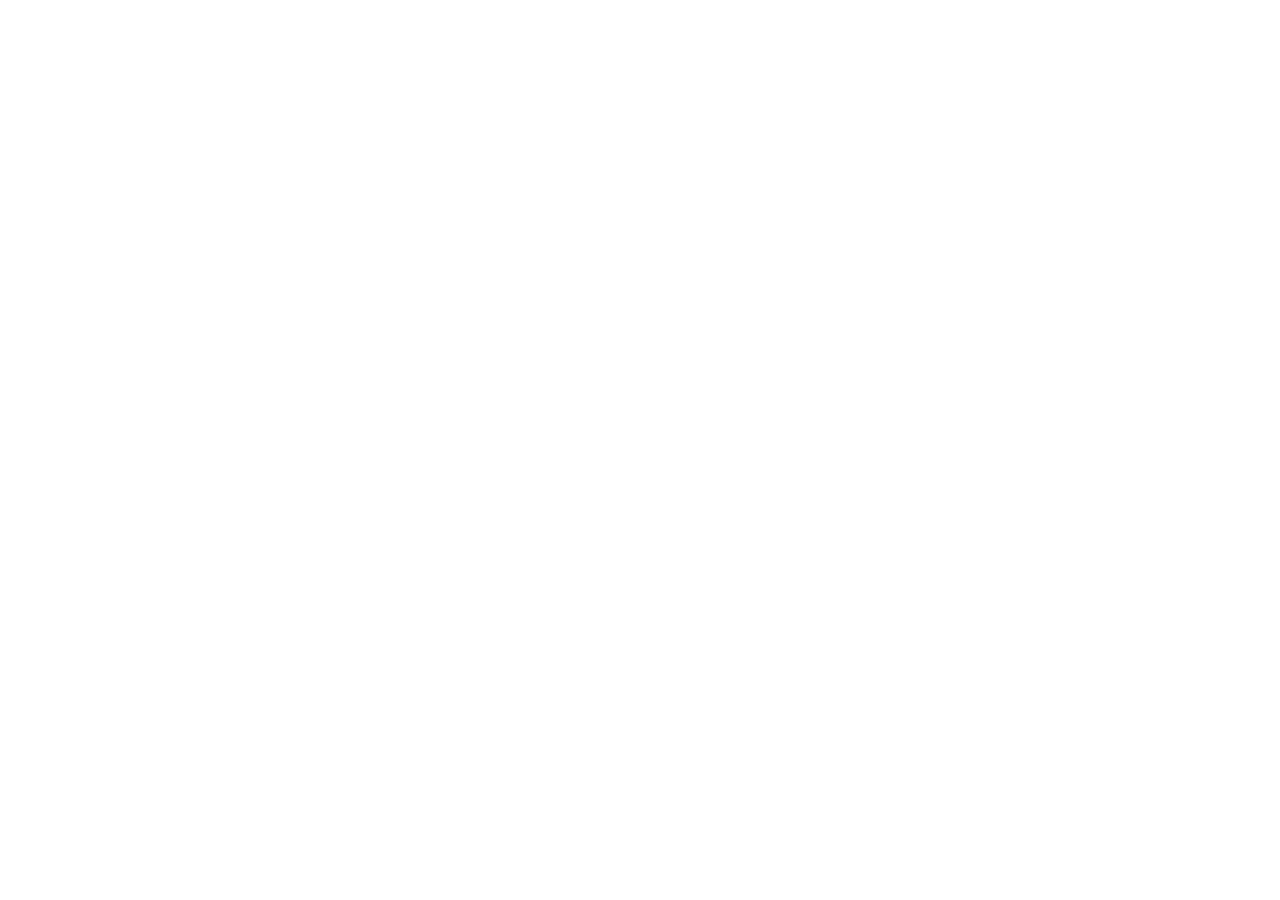
==== experiment/simulation/index.html @ a5a8b13c "Initial commit" ====
<!DOCTYPE html>
<html>
<head>
	<!-- Add CSS at the head of HTML file -->
    <link rel="stylesheet" href="./css/main.css">
</head>
<body>
		<!-- Your code goes here-->

	<!-- Add JS at the bottom of HTML file --> 
        <script src="./js/main.js"></script>
</body>
</html>
---- experiment/simulation/css/main.css ----
/* You CSS goes in here */
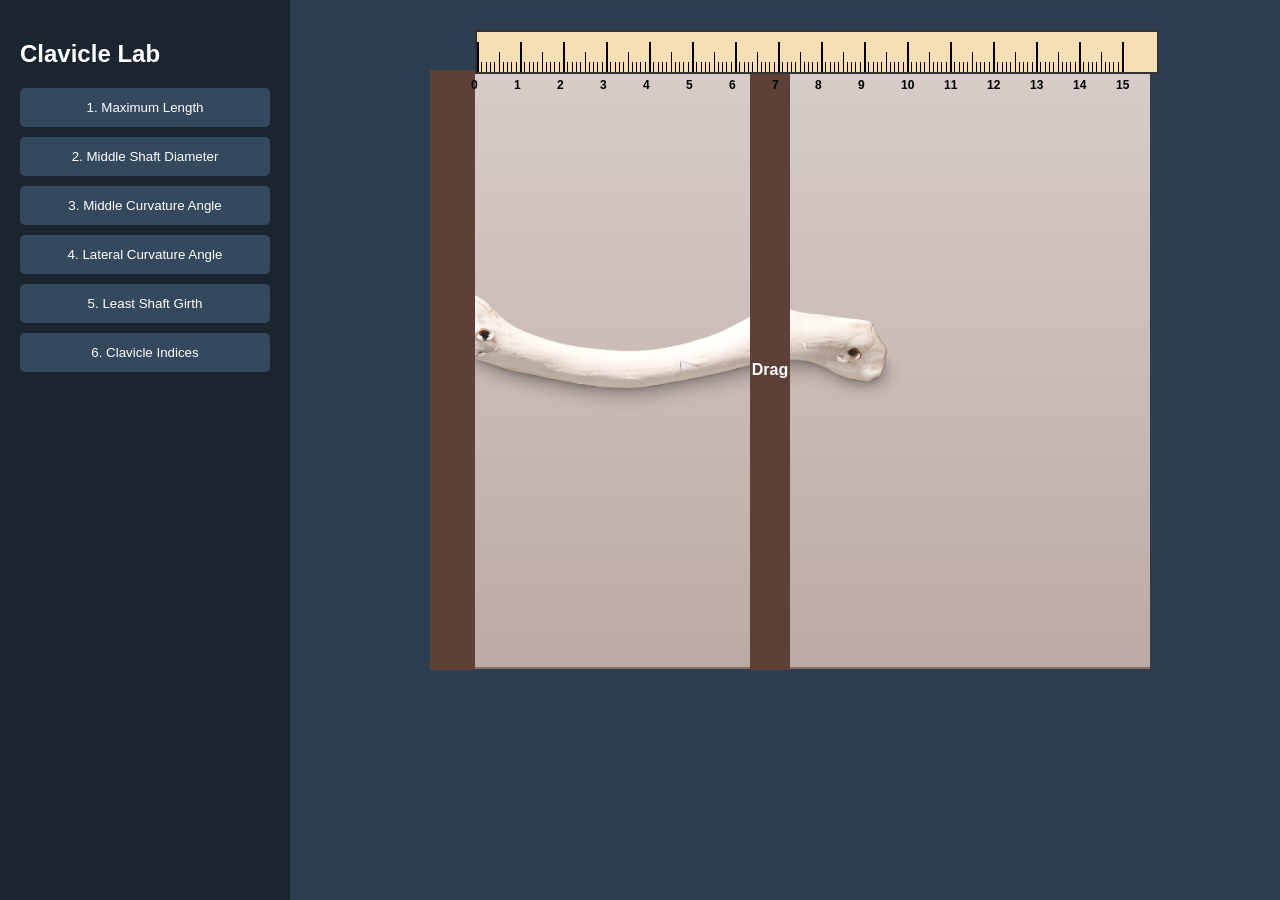
==== commit 21e0d299: "Add Clavicle lab" ====
--- a/experiment/simulation/index.html
+++ b/experiment/simulation/index.html
@@ -1,13 +1,257 @@
 <!DOCTYPE html>
-<html>
+<html lang="en">
 <head>
-	<!-- Add CSS at the head of HTML file -->
-    <link rel="stylesheet" href="./css/main.css">
+    <meta charset="UTF-8">
+    <title>Osteometry of Clavicle Simulation</title>
+    <meta name="viewport" content="width=device-width, initial-scale=1.0">
+    <link rel="stylesheet" href="css/clavicle.css">
 </head>
 <body>
-		<!-- Your code goes here-->
-
-	<!-- Add JS at the bottom of HTML file --> 
-        <script src="./js/main.js"></script>
+
+<div id="sidebar">
+    <h2>Clavicle Lab</h2>
+
+    <button class="nav-btn active" onclick="setMode('length', event)">
+        1. Maximum Length
+    </button>
+
+    <button class="nav-btn" onclick="setMode('mid_dia', event)">
+        2. Middle Shaft Diameter
+    </button>
+
+    <button class="nav-btn" onclick="setMode('mid_curve', event)">
+        3. Middle Curvature Angle
+    </button>
+
+    <button class="nav-btn" onclick="setMode('lat_curve', event)">
+        4. Lateral Curvature Angle
+    </button>
+
+    <button class="nav-btn" onclick="setMode('girth', event)">
+        5. Least Shaft Girth
+    </button>
+
+    <button class="nav-btn" onclick="setMode('indices', event)">
+        6. Clavicle Indices
+    </button>
+</div>
+
+
+<div id="workspace">
+
+    <img id="bone" src="images/clavicle.png"
+         onerror="this.src='https://upload.wikimedia.org/wikipedia/commons/thumb/1/19/Clavicle_-_anterior_view.png/300px-Clavicle_-_anterior_view.png'">
+
+    <!-- Osteometric Board -->
+    <div id="tool-board">
+
+    <!-- Measurement Scale -->
+    <div id="scale"></div>
+
+    <!-- Wooden Surface -->
+    <div id="board-surface"></div>
+
+    <!-- Fixed Wall -->
+    <div id="fixed-wall" class="board-wall"></div>
+
+    <!-- Movable Wall -->
+    <div id="movable-wall" class="board-wall">
+        Drag
+    </div>
+</div>
+   <!-- REALISTIC SLIDING CALIPER -->
+    <div id="tool-caliper">
+
+        <!-- Main scale -->
+        <div id="caliper-body">
+
+            <!-- fixed jaw -->
+            <div class="jaw fixed-jaw">
+                <div class="jaw-top"></div>
+                <div class="jaw-bottom"></div>
+            </div>
+
+            <!-- ruler -->
+            <div id="caliper-ruler">
+
+                <div class="caliper-scale"></div>
+
+            </div>
+            <!-- movable slider -->
+            <div class="slider" id="caliper-slider">
+
+                <div class="jaw movable-jaw">
+                    <div class="jaw-top"></div>
+                    <div class="jaw-bottom"></div>
+                </div>
+
+                <div class="slider-body"></div>
+
+            </div>
+
+        </div>
+
+    </div>
+
+    <!-- REALISTIC GONIOMETER -->
+ <div id="tool-goniometer">
+
+    <div id="goniometer">
+
+        <div id="gonio-protractor">
+
+            <div id="gonio-scale"></div>
+
+        </div>
+
+        <div class="gonio-center" id="gonio-center"></div>
+
+        <div class="gonio-arm fixed-arm" id="gonio-arm-1"></div>
+
+        <div class="gonio-arm movable-arm" id="gonio-arm-2"></div>
+
+    </div>
+
+</div>
+
+    <!-- REALISTIC MEASURING TAPE (Least Shaft Girth) -->
+    <div id="tool-tape">
+
+        <!-- fixed "wrap point" pin held against the narrowest part of the shaft -->
+        <div id="tape-anchor"></div>
+
+        <!-- tape band that stretches out from the anchor -->
+        <div id="tape-band"></div>
+
+        <!-- draggable metal end-tab you pull to size the loop -->
+        <div id="tape-end">
+            <div class="tape-tab">&#8596;</div>
+        </div>
+
+    </div>
+
+<!-- clavicle indices section -->
+<!-- ================= CLAVICLE INDICES ================= -->
+<div id="tool-clavicle-indices">
+
+    <h2>Clavicle Indices Calculator</h2>
+
+    <!-- ===================================== -->
+    <!-- Caliber Index -->
+    <!-- ===================================== -->
+
+    <div class="index-block">
+
+        <h3>Caliber Index (Shaft Thickness vs Length)</h3>
+
+        <div class="formula-title">
+            Formula:
+            <span class="formula-text">
+                Middle Shaft Diameter × 100 / Maximum Clavicle Length
+            </span>
+        </div>
+
+        <div class="formula">
+
+            <div class="fraction">
+
+                <span class="top">
+
+                    <input type="number"
+                           id="caliber_num"
+                           placeholder="____"
+                           step="0.01">
+
+                    × 100
+
+                </span>
+
+                <span class="bottom">
+
+                    <input type="number"
+                           id="caliber_den"
+                           placeholder="____"
+                           step="0.01">
+
+                </span>
+
+            </div>
+
+            =
+
+            <input type="text"
+                   id="ans_caliber"
+                   readonly>
+
+        </div>
+
+    </div>
+
+    <!-- ===================================== -->
+    <!-- Robusticity Index -->
+    <!-- ===================================== -->
+
+    <div class="index-block">
+
+        <h3>Robusticity Index</h3>
+
+        <div class="formula-title">
+            Formula:
+            <span class="formula-text">
+                Least Shaft Girth × 100 / Maximum Clavicle Length
+            </span>
+        </div>
+
+        <div class="formula">
+
+            <div class="fraction">
+
+                <span class="top">
+
+                    <input type="number"
+                           id="robust_num"
+                           placeholder="____"
+                           step="0.01">
+
+                    × 100
+
+                </span>
+
+                <span class="bottom">
+
+                    <input type="number"
+                           id="robust_den"
+                           placeholder="____"
+                           step="0.01">
+
+                </span>
+
+            </div>
+
+            =
+
+            <input type="text"
+                   id="ans_robust"
+                   readonly>
+
+        </div>
+
+    </div>
+   
+    <div id="IndexFeedback" style="margin-top:20px;"></div>
+
+</div>
+
+<div id="controls">
+    <div id="instruction"></div>
+    <div class="display-box">
+        <span id="readout">0</span> <span id="unit">mm</span>
+    </div>
+    <!-- <button class="btn-check" onclick="checkMeasurement()">Check Result</button> -->
+    <div id="feedback"></div>
+</div>
+
+<script src="js/clavicle.js"></script>
+
 </body>
-</html>
+</html>
--- a/experiment/simulation/css/clavicle.css
+++ b/experiment/simulation/css/clavicle.css
@@ -0,0 +1,906 @@
+body {
+    margin: 0;
+    font-family: Arial, sans-serif;
+    display: flex;
+    height: 100vh;
+    background: #cac2c2;
+}
+
+/* Sidebar */
+#sidebar {
+    width: 250px;
+    background: #1a252f;
+    color: white;
+    padding: 20px;
+}
+
+.nav-btn {
+    width: 100%;
+    padding: 12px;
+    margin-bottom: 10px;
+    background: #34495e;
+    border: none;
+    color: white;
+    cursor: pointer;
+    border-radius: 5px;
+}
+
+.nav-btn.active,
+.nav-btn:hover {
+    background: #16a085;
+}
+
+/* Workspace */
+#workspace {
+    flex: 1;
+    position: relative;
+    background: #2c3e50;
+}
+
+/* Bone Image */
+#bone {
+
+    position: absolute;
+
+    width: 650px;
+
+    height: auto;
+
+    left: 120px;
+    top: 200px;
+
+    z-index: 1;
+
+    pointer-events: auto;
+
+    cursor: grab;
+
+    user-select: none;
+
+    transition: none;
+}
+
+/* =========================
+   OSTEOMETRIC BOARD
+========================= */
+
+#tool-board {
+    position: absolute;
+    width: 1100px;
+    height: 700px;
+    left: 40px;
+    top: 20px;
+}
+
+/* vertical walls */
+.board-wall {
+
+    position: absolute;
+
+    top: 50px;
+
+    height: 600px;
+
+    background: #5d4037;
+
+    z-index: 3;
+}
+
+/* fixed wall */
+#fixed-wall {
+
+    width: 45px;
+
+    left: 100px;
+}
+
+/* movable wall */
+#movable-wall {
+
+    width: 40px;
+
+    left: 600px;
+
+    cursor: col-resize;
+
+    color: white;
+
+    display: flex;
+
+    align-items: center;
+
+    justify-content: center;
+
+    font-weight: bold;
+}
+
+/* wooden surface */
+#board-surface {
+
+    position: absolute;
+
+    top: 50px;
+
+    left: 120px;
+
+    width: 700px;
+
+    height: 595px;
+
+    background:
+        linear-gradient(
+            to bottom,
+            #d7ccc8,
+            #bcaaa4
+        );
+
+    border-top: 2px solid #8d6e63;
+
+    border-bottom: 2px solid #8d6e63;
+
+    z-index: 0;
+}
+/* ==============================
+   Tools Hidden By Default
+============================== */
+#tool-caliper,
+#tool-tape,
+#tool-goniometer {
+    display: none;
+}
+/* =========================
+   REALISTIC CALIPER
+========================= */
+
+#tool-caliper {
+    position: absolute;
+    width: 900px;
+    height: 220px;
+    left: 120px;
+    top: 180px;
+    
+}
+
+/* Main body */
+#caliper-body {
+    position: relative;
+    width: 700px;
+    height: 120px;
+}
+
+/* Metal ruler */
+#caliper-ruler {
+    position: absolute;
+    top: 58px;
+    left: 60px;
+    width: 560px;
+    height: 8px;
+    background: linear-gradient(
+        to bottom,
+        #dcdcdc,
+        #9e9e9e
+    );
+    border: 1px solid #555;
+}
+
+/* Fixed jaw */
+.fixed-jaw {
+    position: absolute;
+    left: 40px;
+    top: 10px;
+}
+
+/* Movable slider */
+.slider {
+    position: absolute;
+    left: 350px;
+    top: 0;
+    width: 80px;
+    height: 120px;
+    cursor: ew-resize;
+}
+
+/* Slider body */
+.slider-body {
+    position: absolute;
+    top: 20px;
+    left: 20px;
+    width: 35px;
+    height: 80px;
+    background: linear-gradient(
+        to bottom,
+        #cfcfcf,
+        #8c8c8c
+    );
+
+    border: 2px solid #555;
+    border-radius: 6px;
+}
+
+/* Jaws */
+.jaw {
+    position: absolute;
+    width: 40px;
+    height: 100px;
+}
+
+/* upper jaw */
+.jaw-top {
+    position: absolute;
+    width: 12px;
+    height: 45px;
+    background: #c0c0c0;
+    border: 2px solid #555;
+    left: 0;
+    top: 0;
+}
+
+/* lower jaw */
+.jaw-bottom {
+    position: absolute;
+    width: 12px;
+    height: 55px;
+    background: #c0c0c0;
+    border: 2px solid #555;
+    left: 0;
+    bottom: 0;
+}
+
+/* movable jaw position */
+.movable-jaw {
+    position: absolute;
+    left: 0;
+    top: 10px;
+}
+
+/* ruler markings */
+#caliper-ruler::before {
+    content: "";
+    position: absolute;
+    inset: 0;
+
+    background-image:
+        repeating-linear-gradient(
+            to right,
+
+            /* empty */
+            transparent 0px,
+            transparent 9px,
+
+            /* tick */
+            black 9px,
+            black 10px
+        );
+}
+/* =========================
+   CALIPER SCALE MARKINGS
+========================= */
+
+.caliper-scale {
+    position: absolute;
+    width: 100%;
+    height: 100%;
+}
+
+/* ticks */
+.cal-tick {
+    position: absolute;
+    bottom: 0;
+    width: 1px;
+    background: black;
+}
+
+/* small tick */
+.cal-tick.small {
+    height: 10px;
+}
+
+/* medium tick */
+.cal-tick.medium {
+    height: 16px;
+}
+
+/* large tick */
+.cal-tick.large {
+    height: 24px;
+    width: 2px;
+}
+
+/* labels */
+.cal-label {
+    position: absolute;
+    top: -18px;
+    font-size: 11px;
+    color: black;
+    font-weight: bold;
+}
+
+/* =========================
+   REALISTIC MEASURING TAPE
+   (used for shaft girth)
+   -- same design as the Femur/Humerus labs, for consistency --
+========================= */
+
+#tool-tape {
+    position: absolute;
+    left: 0;
+    top: 0;
+    width: 100%;
+    height: 100%;
+    z-index: 20;
+    pointer-events: none; /* only the child elements themselves are interactive */
+}
+
+#tool-tape > * {
+    pointer-events: auto;
+}
+
+/* the fixed "wrap point" pin on the shaft */
+#tape-anchor {
+    position: absolute;
+    width: 14px;
+    height: 14px;
+    margin-left: -7px;
+    margin-top: -7px;
+    background: radial-gradient(circle at 35% 35%, #666, #111);
+    border: 2px solid #000;
+    border-radius: 50%;
+    z-index: 22;
+    box-shadow: 0 2px 4px rgba(0,0,0,0.4);
+}
+
+/* the tape band that stretches out from the anchor */
+#tape-band {
+    position: absolute;
+    height: 26px;
+    width: 0px;
+    background: linear-gradient(to bottom, #ffe680 0%, #f5c518 50%, #e0ac00 100%);
+    border-top: 1px solid #b38f00;
+    border-bottom: 1px solid #b38f00;
+    box-shadow: 0 3px 6px rgba(0,0,0,0.35);
+    z-index: 21;
+    overflow: hidden;
+}
+
+/* tick marks printed on the tape, like a real cloth tape */
+#tape-band::before {
+    content: "";
+    position: absolute;
+    inset: 0;
+    background-image: repeating-linear-gradient(
+        to right,
+        transparent 0px,
+        transparent 15px,
+        #333 15px,
+        #333 16px
+    );
+}
+
+#tape-band::after {
+    content: "cm";
+    position: absolute;
+    left: 4px;
+    top: 3px;
+    font-size: 9px;
+    font-weight: bold;
+    color: #4a3900;
+}
+
+/* the draggable metal end-tab you pull to size the loop */
+#tape-end {
+    position: absolute;
+    width: 22px;
+    height: 34px;
+    margin-top: -4px;
+    cursor: ew-resize;
+    z-index: 23;
+}
+
+.tape-tab {
+    width: 22px;
+    height: 34px;
+    background: linear-gradient(to bottom, #eaeaea, #999);
+    border: 2px solid #555;
+    border-radius: 4px;
+    display: flex;
+    align-items: center;
+    justify-content: center;
+    font-size: 12px;
+    font-weight: bold;
+    color: #333;
+    box-shadow: 0 2px 4px rgba(0,0,0,0.35);
+}
+
+/* =========================
+   REALISTIC GONIOMETER
+========================= */
+
+#tool-goniometer {
+    position: absolute;
+    width: 500px;
+    height: 500px;
+    display: none;
+    z-index: 30;
+}
+
+#goniometer {
+    position: absolute;
+
+    width: 180px;
+    height: 180px;
+
+    left: 320px;
+    top: 180px;
+
+    cursor: move;
+}
+
+/* semicircle body */
+#gonio-protractor {
+
+    position: absolute;
+
+    width: 180px;
+    height: 180px;
+
+    border-radius: 50%;
+
+    border: 3px solid rgba(80,80,80,0.8);
+
+    background:
+        radial-gradient(
+            circle,
+            rgba(255,255,255,0.18),
+            rgba(255,255,255,0.05)
+        );
+
+    backdrop-filter: blur(1px);
+
+    box-shadow:
+        inset 0 0 15px rgba(255,255,255,0.25),
+        0 4px 10px rgba(0,0,0,0.25);
+
+    overflow: hidden;
+}
+/* scale container */
+#gonio-scale {
+    position: absolute;
+    width: 100%;
+    height: 100%;
+}
+
+/* center pivot */
+.gonio-center {
+
+    position: absolute;
+
+    width: 18px;
+    height: 18px;
+
+    background: #111;
+
+    border-radius: 50%;
+
+    left: 80px;
+    top: 80px;
+
+    z-index: 50;
+}
+
+/* arms */
+.gonio-arm {
+
+    position: absolute;
+
+    width: 140px;
+    height: 6px;
+
+    left: 90px;
+    top: 87px;
+
+    border-radius: 4px;
+
+    background:
+        linear-gradient(
+            to bottom,
+            #d9d9d9,
+            #8c8c8c
+        );
+
+    border: 1px solid #555;
+
+    transform-origin: left center;
+
+    z-index: 40;
+}
+
+/* fixed arm */
+.fixed-arm {
+    transform: rotate(0deg);
+}
+
+/* movable arm */
+.movable-arm {
+    transform: rotate(45deg);
+    cursor: grab;
+}
+
+/* prevent selection */
+#gonio-scale div {
+    user-select: none;
+}
+/* =========================
+   GONIOMETER SCALE TICKS
+========================= */
+
+.gonio-tick {
+
+    position: absolute;
+
+    width: 2px;
+
+    background: rgba(0,0,0,0.75);
+
+    transform-origin: center bottom;
+
+    z-index: 5;
+}
+
+/* degree labels */
+
+.gonio-label {
+
+    position: absolute;
+
+    font-size: 10px;
+
+    color: #111;
+
+    font-weight: bold;
+
+    transform: translate(-50%, -50%);
+
+    z-index: 6;
+
+    pointer-events: none;
+}
+/* ==============================
+   Controls Panel
+============================== */
+#controls {
+    position: absolute;
+    bottom: 20px;
+    right: 20px;
+    background: white;
+    padding: 15px;
+    border-radius: 6px;
+    width: 300px;
+}
+
+.display-box {
+    font-size: 24px;
+    text-align: center;
+    margin: 10px 0;
+}
+
+.btn-check {
+    width: 100%;
+    padding: 10px;
+    background: green;
+    color: white;
+    border: none;
+    cursor: pointer;
+}
+
+/* ==============================
+   Clavicle Indices Popup
+============================== */
+#tool-clavicle-indices {
+    display: none;
+    position: absolute;
+    top: 50%;
+    left: 50%;
+    transform: translate(-50%, -50%);
+    background: white;
+    padding: 25px;
+    border-radius: 10px;
+    box-shadow: 0 0 20px rgba(0,0,0,0.2);
+    width: 400px;
+}
+/* =========================
+   SCALE
+========================= */
+
+#scale {
+
+    position: absolute;
+
+    top: 10px;
+
+    left: 145px;
+
+    width: 680px;
+
+    height: 40px;
+
+    background: #f5deb3;
+
+    border: 2px solid #333;
+
+    z-index: 5;
+}
+
+/* ticks */
+.tick {
+
+    position: absolute;
+
+    bottom: 0;
+
+    width: 1px;
+
+    background: black;
+}
+
+/* small tick */
+.tick.small {
+    height: 10px;
+}
+
+/* medium tick */
+.tick.medium {
+    height: 20px;
+}
+
+/* large tick */
+.tick.large {
+    height: 30px;
+    width: 2px;
+}
+
+/* labels */
+.tick-label {
+
+    position: absolute;
+
+    bottom: -20px;
+
+    font-size: 12px;
+
+    font-weight: bold;
+}
+/* =========================
+   LAYER INDEXING
+========================= */
+
+/* board surface */
+#board-surface {
+    z-index: 0;
+}
+
+/* bone image */
+#bone {
+    z-index: 1;
+}
+
+/* osteometric walls */
+.board-wall {
+    z-index: 3;
+}
+
+/* scale */
+#scale {
+    z-index: 5;
+}
+
+/* caliper tool */
+#tool-caliper {
+    z-index: 20;
+}
+
+/* caliper parts */
+#caliper-body,
+#caliper-slider,
+#caliper-ruler,
+.slider-body,
+.jaw {
+    z-index: 25;
+}
+
+/* goniometer */
+#tool-goniometer {
+    z-index: 3;
+}
+
+/* controls panel */
+#controls {
+    z-index: 3;
+}
+
+/* indices popup */
+#tool-clavicle-indices {
+    z-index: 3;
+}
+/* =========================
+   LAYER FIXES
+========================= */
+
+
+#bone {
+    z-index: 1;
+}
+
+#tool-caliper {
+    z-index: 20;
+}
+
+#caliper-body,
+#caliper-slider,
+#caliper-ruler,
+.slider-body,
+.jaw {
+    z-index: 25;
+}
+
+#tool-goniometer {
+    z-index: 20;
+}
+
+#tool-tape {
+    z-index: 25;
+}
+
+#controls {
+    z-index: 50;
+}
+
+#tool-indices {
+    z-index: 100;
+}
+/* =========================
+   FEMUR INDICES STYLING
+========================= */
+
+#tool-clavicle-indices {
+
+    display: none;
+
+    position: absolute;
+
+    top: 50%;
+    left: 50%;
+
+    transform: translate(-50%, -50%);
+
+    width: 700px;
+    max-height: 85vh;
+
+    overflow-y: auto;
+
+    background: #ffffff;
+
+    padding: 25px;
+
+    border-radius: 12px;
+
+    box-shadow: 0 0 25px rgba(0,0,0,0.25);
+
+    z-index: 100;
+}
+
+#tool-clavicle-indices h2 {
+
+    margin-top: 0;
+
+    text-align: center;
+
+    color: #2c3e50;
+}
+
+.index-block {
+
+    margin-bottom: 25px;
+
+    padding: 15px;
+
+    border-radius: 10px;
+
+    background: #f7f7f7;
+
+    border: 1px solid #ddd;
+}
+
+.index-block h3 {
+
+    margin-top: 0;
+
+    font-size: 18px;
+
+    color: #34495e;
+}
+.formula-title {
+
+    margin-bottom: 12px;
+
+    padding: 10px 14px;
+
+    background: #eef3f7;
+
+    border-left: 5px solid #16a085;
+
+    border-radius: 6px;
+
+    font-size: 15px;
+
+    font-weight: bold;
+
+    color: #2c3e50;
+}
+
+.formula-text {
+
+    font-weight: normal;
+
+    color: #34495e;
+}
+.formula {
+
+    font-size: 24px;
+
+    display: flex;
+
+    align-items: center;
+
+    gap: 15px;
+
+    flex-wrap: wrap;
+}
+
+.fraction {
+
+    display: inline-block;
+
+    text-align: center;
+
+    vertical-align: middle;
+}
+
+.fraction .top {
+
+    display: block;
+
+    border-bottom: 2px solid black;
+
+    padding: 8px;
+}
+
+.fraction .bottom {
+
+    display: block;
+
+    padding: 8px;
+}
+
+#tool-clavicle-indices input {
+
+    width: 100px;
+
+    padding: 8px;
+
+    font-size: 18px;
+
+    text-align: center;
+
+    border: 1px solid #999;
+
+    border-radius: 6px;
+}
+
+#tool-clavicle-indices input[readonly] {
+
+    background: #ecf0f1;
+
+    font-weight: bold;
+
+    color: #2c3e50;
+}
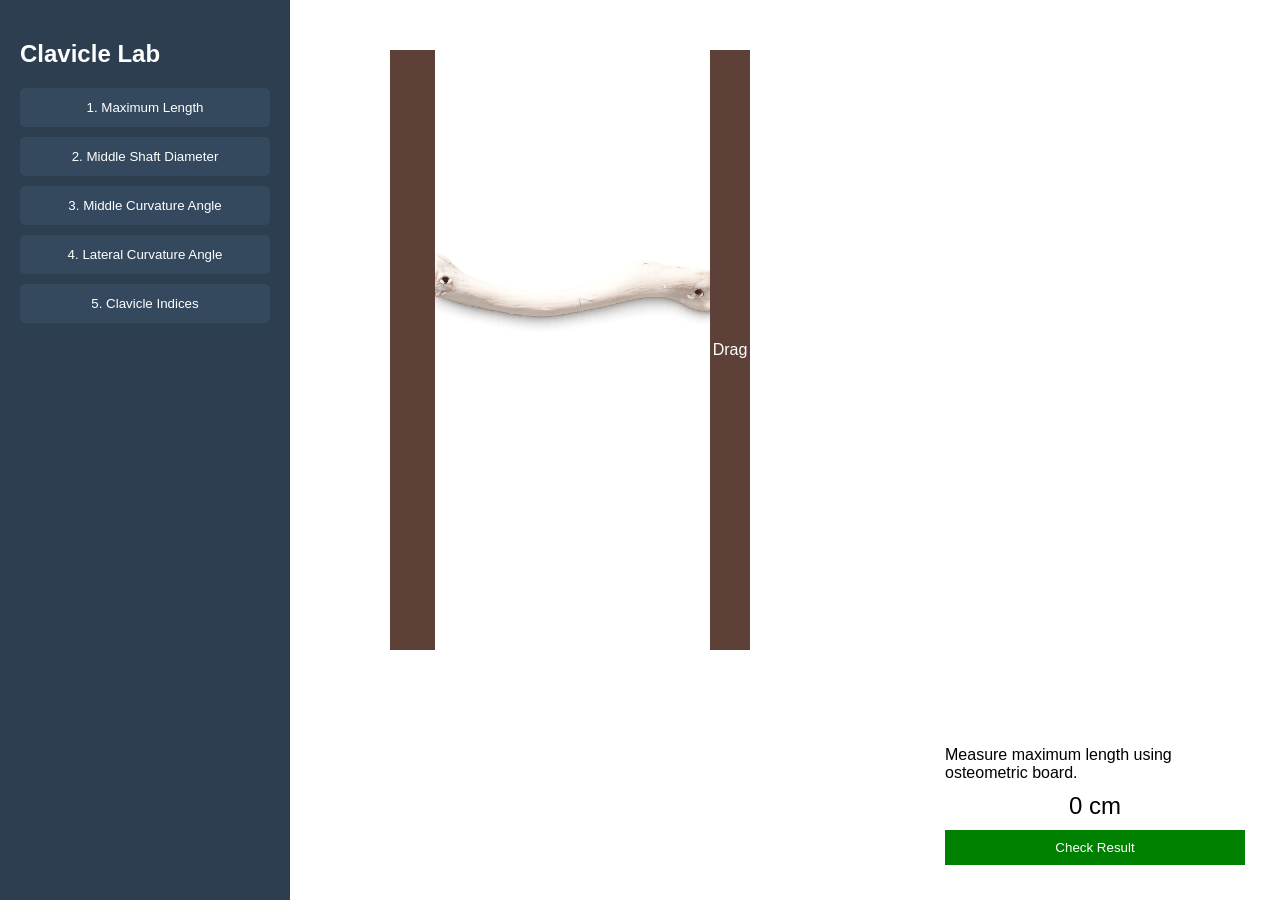
==== commit 026d7995: "Update clavicle lab" ====
--- a/experiment/simulation/index.html
+++ b/experiment/simulation/index.html
@@ -27,12 +27,8 @@
         4. Lateral Curvature Angle
     </button>
 
-    <button class="nav-btn" onclick="setMode('girth', event)">
-        5. Least Shaft Girth
-    </button>
-
     <button class="nav-btn" onclick="setMode('indices', event)">
-        6. Clavicle Indices
+        5. Clavicle Indices
     </button>
 </div>
 
@@ -44,214 +40,66 @@
 
     <!-- Osteometric Board -->
     <div id="tool-board">
+        <div id="fixed-wall" class="board-wall"></div>
+        <div id="movable-wall" class="board-wall">Drag</div>
+    </div>
 
-    <!-- Measurement Scale -->
-    <div id="scale"></div>
+    <!-- Sliding Calipers -->
+    <div id="tool-caliper">
+        <div class="caliper-jaw" id="caliper-jaw-1"></div>
+        <div class="caliper-jaw" id="caliper-jaw-2"></div>
+        <div id="caliper-bar"></div>
+    </div>
 
-    <!-- Wooden Surface -->
-    <div id="board-surface"></div>
-
-    <!-- Fixed Wall -->
-    <div id="fixed-wall" class="board-wall"></div>
-
-    <!-- Movable Wall -->
-    <div id="movable-wall" class="board-wall">
-        Drag
+    <!-- Goniometer -->
+    <div id="tool-goniometer">
+        <div id="goniometer">
+            <div class="gonio-arc"></div>
+            <div class="gonio-center" id="gonio-center"></div>
+            <div class="gonio-arm" id="gonio-arm-1"></div>
+            <div class="gonio-arm" id="gonio-arm-2"></div>
+        </div>
     </div>
 </div>
-   <!-- REALISTIC SLIDING CALIPER -->
-    <div id="tool-caliper">
 
-        <!-- Main scale -->
-        <div id="caliper-body">
+<!-- clavicle indices section -->
+<div id="tool-clavicle-indices" style="display:none; padding:20px;">
 
-            <!-- fixed jaw -->
-            <div class="jaw fixed-jaw">
-                <div class="jaw-top"></div>
-                <div class="jaw-bottom"></div>
-            </div>
+<h3>Enter Measured Values to Calculate Clavicle Indices</h3>
 
-            <!-- ruler -->
-            <div id="caliper-ruler">
+<label>Maximum Length (cm)</label>
+<input type="number" id="ans_length" step="0.01"><br><br>
 
-                <div class="caliper-scale"></div>
+<label>Middle Shaft Diameter (cm)</label>
+<input type="number" id="ans_mid_dia" step="0.01"><br><br>
 
-            </div>
-            <!-- movable slider -->
-            <div class="slider" id="caliper-slider">
+<label>Least Shaft Girth (cm)</label>
+<input type="number" id="ans_least_girth" step="0.01"><br><br>
 
-                <div class="jaw movable-jaw">
-                    <div class="jaw-top"></div>
-                    <div class="jaw-bottom"></div>
-                </div>
+<label>Caliber Index</label>
+<input type="number" id="ans_caliber" step="0.01"><br><br>
 
-                <div class="slider-body"></div>
+<label>Robusticity Index</label>
+<input type="number" id="ans_robust" step="0.01"><br><br>
 
-            </div>
+<button onclick="checkIndices()">Check Result</button>
 
-        </div>
-
-    </div>
-
-    <!-- REALISTIC GONIOMETER -->
- <div id="tool-goniometer">
-
-    <div id="goniometer">
-
-        <div id="gonio-protractor">
-
-            <div id="gonio-scale"></div>
-
-        </div>
-
-        <div class="gonio-center" id="gonio-center"></div>
-
-        <div class="gonio-arm fixed-arm" id="gonio-arm-1"></div>
-
-        <div class="gonio-arm movable-arm" id="gonio-arm-2"></div>
-
-    </div>
+<div id="IndexFeedback" style="margin-top:20px;"></div>
 
 </div>
 
-    <!-- REALISTIC MEASURING TAPE (Least Shaft Girth) -->
-    <div id="tool-tape">
 
-        <!-- fixed "wrap point" pin held against the narrowest part of the shaft -->
-        <div id="tape-anchor"></div>
-
-        <!-- tape band that stretches out from the anchor -->
-        <div id="tape-band"></div>
-
-        <!-- draggable metal end-tab you pull to size the loop -->
-        <div id="tape-end">
-            <div class="tape-tab">&#8596;</div>
-        </div>
-
-    </div>
-
-<!-- clavicle indices section -->
-<!-- ================= CLAVICLE INDICES ================= -->
-<div id="tool-clavicle-indices">
-
-    <h2>Clavicle Indices Calculator</h2>
-
-    <!-- ===================================== -->
-    <!-- Caliber Index -->
-    <!-- ===================================== -->
-
-    <div class="index-block">
-
-        <h3>Caliber Index (Shaft Thickness vs Length)</h3>
-
-        <div class="formula-title">
-            Formula:
-            <span class="formula-text">
-                Middle Shaft Diameter × 100 / Maximum Clavicle Length
-            </span>
-        </div>
-
-        <div class="formula">
-
-            <div class="fraction">
-
-                <span class="top">
-
-                    <input type="number"
-                           id="caliber_num"
-                           placeholder="____"
-                           step="0.01">
-
-                    × 100
-
-                </span>
-
-                <span class="bottom">
-
-                    <input type="number"
-                           id="caliber_den"
-                           placeholder="____"
-                           step="0.01">
-
-                </span>
-
-            </div>
-
-            =
-
-            <input type="text"
-                   id="ans_caliber"
-                   readonly>
-
-        </div>
-
-    </div>
-
-    <!-- ===================================== -->
-    <!-- Robusticity Index -->
-    <!-- ===================================== -->
-
-    <div class="index-block">
-
-        <h3>Robusticity Index</h3>
-
-        <div class="formula-title">
-            Formula:
-            <span class="formula-text">
-                Least Shaft Girth × 100 / Maximum Clavicle Length
-            </span>
-        </div>
-
-        <div class="formula">
-
-            <div class="fraction">
-
-                <span class="top">
-
-                    <input type="number"
-                           id="robust_num"
-                           placeholder="____"
-                           step="0.01">
-
-                    × 100
-
-                </span>
-
-                <span class="bottom">
-
-                    <input type="number"
-                           id="robust_den"
-                           placeholder="____"
-                           step="0.01">
-
-                </span>
-
-            </div>
-
-            =
-
-            <input type="text"
-                   id="ans_robust"
-                   readonly>
-
-        </div>
-
-    </div>
-   
-    <div id="IndexFeedback" style="margin-top:20px;"></div>
-
-</div>
 
 <div id="controls">
     <div id="instruction"></div>
     <div class="display-box">
         <span id="readout">0</span> <span id="unit">mm</span>
     </div>
-    <!-- <button class="btn-check" onclick="checkMeasurement()">Check Result</button> -->
+    <button class="btn-check" onclick="checkMeasurement()">Check Result</button>
     <div id="feedback"></div>
 </div>
 
 <script src="js/clavicle.js"></script>
 
 </body>
-</html>+</html>
--- a/experiment/simulation/css/clavicle.css
+++ b/experiment/simulation/css/clavicle.css
@@ -3,13 +3,13 @@
     font-family: Arial, sans-serif;
     display: flex;
     height: 100vh;
-    background: #cac2c2;
+    background: #ffffff;
 }
 
 /* Sidebar */
 #sidebar {
     width: 250px;
-    background: #1a252f;
+    background: #2c3e50;
     color: white;
     padding: 20px;
 }
@@ -34,112 +34,49 @@
 #workspace {
     flex: 1;
     position: relative;
-    background: #2c3e50;
+    background: #ffffff;
 }
 
 /* Bone Image */
 #bone {
-
-    position: absolute;
-
-    width: 650px;
-
+    position: absolute;
     height: auto;
-
-    left: 120px;
-    top: 200px;
-
-    z-index: 1;
-
-    pointer-events: auto;
-
-    cursor: grab;
-
-    user-select: none;
-
-    transition: none;
-}
-
-/* =========================
-   OSTEOMETRIC BOARD
-========================= */
-
-#tool-board {
-    position: absolute;
-    width: 1100px;
-    height: 700px;
-    left: 40px;
-    top: 20px;
-}
-
-/* vertical walls */
+    max-width: 45%;
+    left: 100px;
+    top: 250px;
+    pointer-events: none;
+
+    transition:
+        transform 0.6s ease,
+        left 0.6s ease,
+        top 0.6s ease;
+}
+
+/* ==============================
+   Osteometric Board
+============================== */
 .board-wall {
-
-    position: absolute;
-
+    position: absolute;
     top: 50px;
-
     height: 600px;
-
     background: #5d4037;
-
-    z-index: 3;
-}
-
-/* fixed wall */
+}
+
 #fixed-wall {
-
     width: 45px;
-
     left: 100px;
 }
 
-/* movable wall */
 #movable-wall {
-
     width: 40px;
-
     left: 600px;
-
     cursor: col-resize;
-
-    color: white;
-
+    color: white;
     display: flex;
-
     align-items: center;
-
     justify-content: center;
-
-    font-weight: bold;
-}
-
-/* wooden surface */
-#board-surface {
-
-    position: absolute;
-
-    top: 50px;
-
-    left: 120px;
-
-    width: 700px;
-
-    height: 595px;
-
-    background:
-        linear-gradient(
-            to bottom,
-            #d7ccc8,
-            #bcaaa4
-        );
-
-    border-top: 2px solid #8d6e63;
-
-    border-bottom: 2px solid #8d6e63;
-
-    z-index: 0;
-}
+}
+
 /* ==============================
    Tools Hidden By Default
 ============================== */
@@ -148,422 +85,93 @@
 #tool-goniometer {
     display: none;
 }
-/* =========================
-   REALISTIC CALIPER
-========================= */
-
-#tool-caliper {
-    position: absolute;
-    width: 900px;
-    height: 220px;
-    left: 120px;
-    top: 180px;
-    
-}
-
-/* Main body */
-#caliper-body {
-    position: relative;
-    width: 700px;
-    height: 120px;
-}
-
-/* Metal ruler */
-#caliper-ruler {
-    position: absolute;
-    top: 58px;
-    left: 60px;
-    width: 560px;
-    height: 8px;
-    background: linear-gradient(
-        to bottom,
-        #dcdcdc,
-        #9e9e9e
-    );
-    border: 1px solid #555;
-}
-
-/* Fixed jaw */
-.fixed-jaw {
-    position: absolute;
-    left: 40px;
-    top: 10px;
-}
-
-/* Movable slider */
-.slider {
-    position: absolute;
-    left: 350px;
-    top: 0;
-    width: 80px;
-    height: 120px;
+
+/* ==============================
+   Sliding Calipers
+============================== */
+.caliper-jaw {
+    position: absolute;
+    width: 10px;
+    height: 150px;
+    background: red;
+    top: 200px;
+    transition: none;
     cursor: ew-resize;
 }
 
-/* Slider body */
-.slider-body {
-    position: absolute;
-    top: 20px;
+#caliper-jaw-1 { left: 300px; }
+#caliper-jaw-2 { left: 500px; }
+
+#caliper-bar {
+    position: absolute;
+    height: 4px;
+    background: black;
+    top: 270px;
+}
+
+/* ==============================
+   Measuring Tape (Optional for Girth)
+============================== */
+#tape-ring {
+    position: absolute;
+    width: 120px;
+    height: 40px;
+    border: 3px dashed orange;
+    border-radius: 50%;
+    cursor: move;
+}
+
+#tape-label {
+    position: absolute;
+    top: -25px;
     left: 20px;
-    width: 35px;
-    height: 80px;
-    background: linear-gradient(
-        to bottom,
-        #cfcfcf,
-        #8c8c8c
-    );
-
-    border: 2px solid #555;
-    border-radius: 6px;
-}
-
-/* Jaws */
-.jaw {
-    position: absolute;
-    width: 40px;
+    background: orange;
+    color: white;
+    padding: 2px 6px;
+}
+
+/* ==============================
+   Goniometer
+============================== */
+#goniometer {
+    position: absolute;
+    width: 200px;
+    height: 200px;
+    cursor: move;
+}
+
+.gonio-center {
+    position: absolute;
+    width: 20px;
+    height: 20px;
+    background: black;
+    border-radius: 50%;
+    top: 90px;
+    left: 90px;
+    cursor: move;
+}
+
+.gonio-arm {
+    position: absolute;
+    width: 150px;
+    height: 4px;
+    background: purple;
+    top: 98px;
+    left: 100px;
+    transform-origin: left center;
+    cursor: pointer;
+}
+
+.gonio-arc {
+    position: absolute;
+    width: 100px;
     height: 100px;
-}
-
-/* upper jaw */
-.jaw-top {
-    position: absolute;
-    width: 12px;
-    height: 45px;
-    background: #c0c0c0;
-    border: 2px solid #555;
-    left: 0;
-    top: 0;
-}
-
-/* lower jaw */
-.jaw-bottom {
-    position: absolute;
-    width: 12px;
-    height: 55px;
-    background: #c0c0c0;
-    border: 2px solid #555;
-    left: 0;
-    bottom: 0;
-}
-
-/* movable jaw position */
-.movable-jaw {
-    position: absolute;
-    left: 0;
-    top: 10px;
-}
-
-/* ruler markings */
-#caliper-ruler::before {
-    content: "";
-    position: absolute;
-    inset: 0;
-
-    background-image:
-        repeating-linear-gradient(
-            to right,
-
-            /* empty */
-            transparent 0px,
-            transparent 9px,
-
-            /* tick */
-            black 9px,
-            black 10px
-        );
-}
-/* =========================
-   CALIPER SCALE MARKINGS
-========================= */
-
-.caliper-scale {
-    position: absolute;
-    width: 100%;
-    height: 100%;
-}
-
-/* ticks */
-.cal-tick {
-    position: absolute;
-    bottom: 0;
-    width: 1px;
-    background: black;
-}
-
-/* small tick */
-.cal-tick.small {
-    height: 10px;
-}
-
-/* medium tick */
-.cal-tick.medium {
-    height: 16px;
-}
-
-/* large tick */
-.cal-tick.large {
-    height: 24px;
-    width: 2px;
-}
-
-/* labels */
-.cal-label {
-    position: absolute;
-    top: -18px;
-    font-size: 11px;
-    color: black;
-    font-weight: bold;
-}
-
-/* =========================
-   REALISTIC MEASURING TAPE
-   (used for shaft girth)
-   -- same design as the Femur/Humerus labs, for consistency --
-========================= */
-
-#tool-tape {
-    position: absolute;
-    left: 0;
-    top: 0;
-    width: 100%;
-    height: 100%;
-    z-index: 20;
-    pointer-events: none; /* only the child elements themselves are interactive */
-}
-
-#tool-tape > * {
-    pointer-events: auto;
-}
-
-/* the fixed "wrap point" pin on the shaft */
-#tape-anchor {
-    position: absolute;
-    width: 14px;
-    height: 14px;
-    margin-left: -7px;
-    margin-top: -7px;
-    background: radial-gradient(circle at 35% 35%, #666, #111);
-    border: 2px solid #000;
+    border: 2px solid rgba(0,0,0,0.3);
     border-radius: 50%;
-    z-index: 22;
-    box-shadow: 0 2px 4px rgba(0,0,0,0.4);
-}
-
-/* the tape band that stretches out from the anchor */
-#tape-band {
-    position: absolute;
-    height: 26px;
-    width: 0px;
-    background: linear-gradient(to bottom, #ffe680 0%, #f5c518 50%, #e0ac00 100%);
-    border-top: 1px solid #b38f00;
-    border-bottom: 1px solid #b38f00;
-    box-shadow: 0 3px 6px rgba(0,0,0,0.35);
-    z-index: 21;
-    overflow: hidden;
-}
-
-/* tick marks printed on the tape, like a real cloth tape */
-#tape-band::before {
-    content: "";
-    position: absolute;
-    inset: 0;
-    background-image: repeating-linear-gradient(
-        to right,
-        transparent 0px,
-        transparent 15px,
-        #333 15px,
-        #333 16px
-    );
-}
-
-#tape-band::after {
-    content: "cm";
-    position: absolute;
-    left: 4px;
-    top: 3px;
-    font-size: 9px;
-    font-weight: bold;
-    color: #4a3900;
-}
-
-/* the draggable metal end-tab you pull to size the loop */
-#tape-end {
-    position: absolute;
-    width: 22px;
-    height: 34px;
-    margin-top: -4px;
-    cursor: ew-resize;
-    z-index: 23;
-}
-
-.tape-tab {
-    width: 22px;
-    height: 34px;
-    background: linear-gradient(to bottom, #eaeaea, #999);
-    border: 2px solid #555;
-    border-radius: 4px;
-    display: flex;
-    align-items: center;
-    justify-content: center;
-    font-size: 12px;
-    font-weight: bold;
-    color: #333;
-    box-shadow: 0 2px 4px rgba(0,0,0,0.35);
-}
-
-/* =========================
-   REALISTIC GONIOMETER
-========================= */
-
-#tool-goniometer {
-    position: absolute;
-    width: 500px;
-    height: 500px;
-    display: none;
-    z-index: 30;
-}
-
-#goniometer {
-    position: absolute;
-
-    width: 180px;
-    height: 180px;
-
-    left: 320px;
-    top: 180px;
-
-    cursor: move;
-}
-
-/* semicircle body */
-#gonio-protractor {
-
-    position: absolute;
-
-    width: 180px;
-    height: 180px;
-
-    border-radius: 50%;
-
-    border: 3px solid rgba(80,80,80,0.8);
-
-    background:
-        radial-gradient(
-            circle,
-            rgba(255,255,255,0.18),
-            rgba(255,255,255,0.05)
-        );
-
-    backdrop-filter: blur(1px);
-
-    box-shadow:
-        inset 0 0 15px rgba(255,255,255,0.25),
-        0 4px 10px rgba(0,0,0,0.25);
-
-    overflow: hidden;
-}
-/* scale container */
-#gonio-scale {
-    position: absolute;
-    width: 100%;
-    height: 100%;
-}
-
-/* center pivot */
-.gonio-center {
-
-    position: absolute;
-
-    width: 18px;
-    height: 18px;
-
-    background: #111;
-
-    border-radius: 50%;
-
-    left: 80px;
-    top: 80px;
-
-    z-index: 50;
-}
-
-/* arms */
-.gonio-arm {
-
-    position: absolute;
-
-    width: 140px;
-    height: 6px;
-
-    left: 90px;
-    top: 87px;
-
-    border-radius: 4px;
-
-    background:
-        linear-gradient(
-            to bottom,
-            #d9d9d9,
-            #8c8c8c
-        );
-
-    border: 1px solid #555;
-
-    transform-origin: left center;
-
-    z-index: 40;
-}
-
-/* fixed arm */
-.fixed-arm {
-    transform: rotate(0deg);
-}
-
-/* movable arm */
-.movable-arm {
-    transform: rotate(45deg);
-    cursor: grab;
-}
-
-/* prevent selection */
-#gonio-scale div {
-    user-select: none;
-}
-/* =========================
-   GONIOMETER SCALE TICKS
-========================= */
-
-.gonio-tick {
-
-    position: absolute;
-
-    width: 2px;
-
-    background: rgba(0,0,0,0.75);
-
-    transform-origin: center bottom;
-
-    z-index: 5;
-}
-
-/* degree labels */
-
-.gonio-label {
-
-    position: absolute;
-
-    font-size: 10px;
-
-    color: #111;
-
-    font-weight: bold;
-
-    transform: translate(-50%, -50%);
-
-    z-index: 6;
-
-    pointer-events: none;
-}
+    top: 50px;
+    left: 50px;
+}
+
 /* ==============================
    Controls Panel
 ============================== */
@@ -607,300 +215,3 @@
     box-shadow: 0 0 20px rgba(0,0,0,0.2);
     width: 400px;
 }
-/* =========================
-   SCALE
-========================= */
-
-#scale {
-
-    position: absolute;
-
-    top: 10px;
-
-    left: 145px;
-
-    width: 680px;
-
-    height: 40px;
-
-    background: #f5deb3;
-
-    border: 2px solid #333;
-
-    z-index: 5;
-}
-
-/* ticks */
-.tick {
-
-    position: absolute;
-
-    bottom: 0;
-
-    width: 1px;
-
-    background: black;
-}
-
-/* small tick */
-.tick.small {
-    height: 10px;
-}
-
-/* medium tick */
-.tick.medium {
-    height: 20px;
-}
-
-/* large tick */
-.tick.large {
-    height: 30px;
-    width: 2px;
-}
-
-/* labels */
-.tick-label {
-
-    position: absolute;
-
-    bottom: -20px;
-
-    font-size: 12px;
-
-    font-weight: bold;
-}
-/* =========================
-   LAYER INDEXING
-========================= */
-
-/* board surface */
-#board-surface {
-    z-index: 0;
-}
-
-/* bone image */
-#bone {
-    z-index: 1;
-}
-
-/* osteometric walls */
-.board-wall {
-    z-index: 3;
-}
-
-/* scale */
-#scale {
-    z-index: 5;
-}
-
-/* caliper tool */
-#tool-caliper {
-    z-index: 20;
-}
-
-/* caliper parts */
-#caliper-body,
-#caliper-slider,
-#caliper-ruler,
-.slider-body,
-.jaw {
-    z-index: 25;
-}
-
-/* goniometer */
-#tool-goniometer {
-    z-index: 3;
-}
-
-/* controls panel */
-#controls {
-    z-index: 3;
-}
-
-/* indices popup */
-#tool-clavicle-indices {
-    z-index: 3;
-}
-/* =========================
-   LAYER FIXES
-========================= */
-
-
-#bone {
-    z-index: 1;
-}
-
-#tool-caliper {
-    z-index: 20;
-}
-
-#caliper-body,
-#caliper-slider,
-#caliper-ruler,
-.slider-body,
-.jaw {
-    z-index: 25;
-}
-
-#tool-goniometer {
-    z-index: 20;
-}
-
-#tool-tape {
-    z-index: 25;
-}
-
-#controls {
-    z-index: 50;
-}
-
-#tool-indices {
-    z-index: 100;
-}
-/* =========================
-   FEMUR INDICES STYLING
-========================= */
-
-#tool-clavicle-indices {
-
-    display: none;
-
-    position: absolute;
-
-    top: 50%;
-    left: 50%;
-
-    transform: translate(-50%, -50%);
-
-    width: 700px;
-    max-height: 85vh;
-
-    overflow-y: auto;
-
-    background: #ffffff;
-
-    padding: 25px;
-
-    border-radius: 12px;
-
-    box-shadow: 0 0 25px rgba(0,0,0,0.25);
-
-    z-index: 100;
-}
-
-#tool-clavicle-indices h2 {
-
-    margin-top: 0;
-
-    text-align: center;
-
-    color: #2c3e50;
-}
-
-.index-block {
-
-    margin-bottom: 25px;
-
-    padding: 15px;
-
-    border-radius: 10px;
-
-    background: #f7f7f7;
-
-    border: 1px solid #ddd;
-}
-
-.index-block h3 {
-
-    margin-top: 0;
-
-    font-size: 18px;
-
-    color: #34495e;
-}
-.formula-title {
-
-    margin-bottom: 12px;
-
-    padding: 10px 14px;
-
-    background: #eef3f7;
-
-    border-left: 5px solid #16a085;
-
-    border-radius: 6px;
-
-    font-size: 15px;
-
-    font-weight: bold;
-
-    color: #2c3e50;
-}
-
-.formula-text {
-
-    font-weight: normal;
-
-    color: #34495e;
-}
-.formula {
-
-    font-size: 24px;
-
-    display: flex;
-
-    align-items: center;
-
-    gap: 15px;
-
-    flex-wrap: wrap;
-}
-
-.fraction {
-
-    display: inline-block;
-
-    text-align: center;
-
-    vertical-align: middle;
-}
-
-.fraction .top {
-
-    display: block;
-
-    border-bottom: 2px solid black;
-
-    padding: 8px;
-}
-
-.fraction .bottom {
-
-    display: block;
-
-    padding: 8px;
-}
-
-#tool-clavicle-indices input {
-
-    width: 100px;
-
-    padding: 8px;
-
-    font-size: 18px;
-
-    text-align: center;
-
-    border: 1px solid #999;
-
-    border-radius: 6px;
-}
-
-#tool-clavicle-indices input[readonly] {
-
-    background: #ecf0f1;
-
-    font-weight: bold;
-
-    color: #2c3e50;
-}
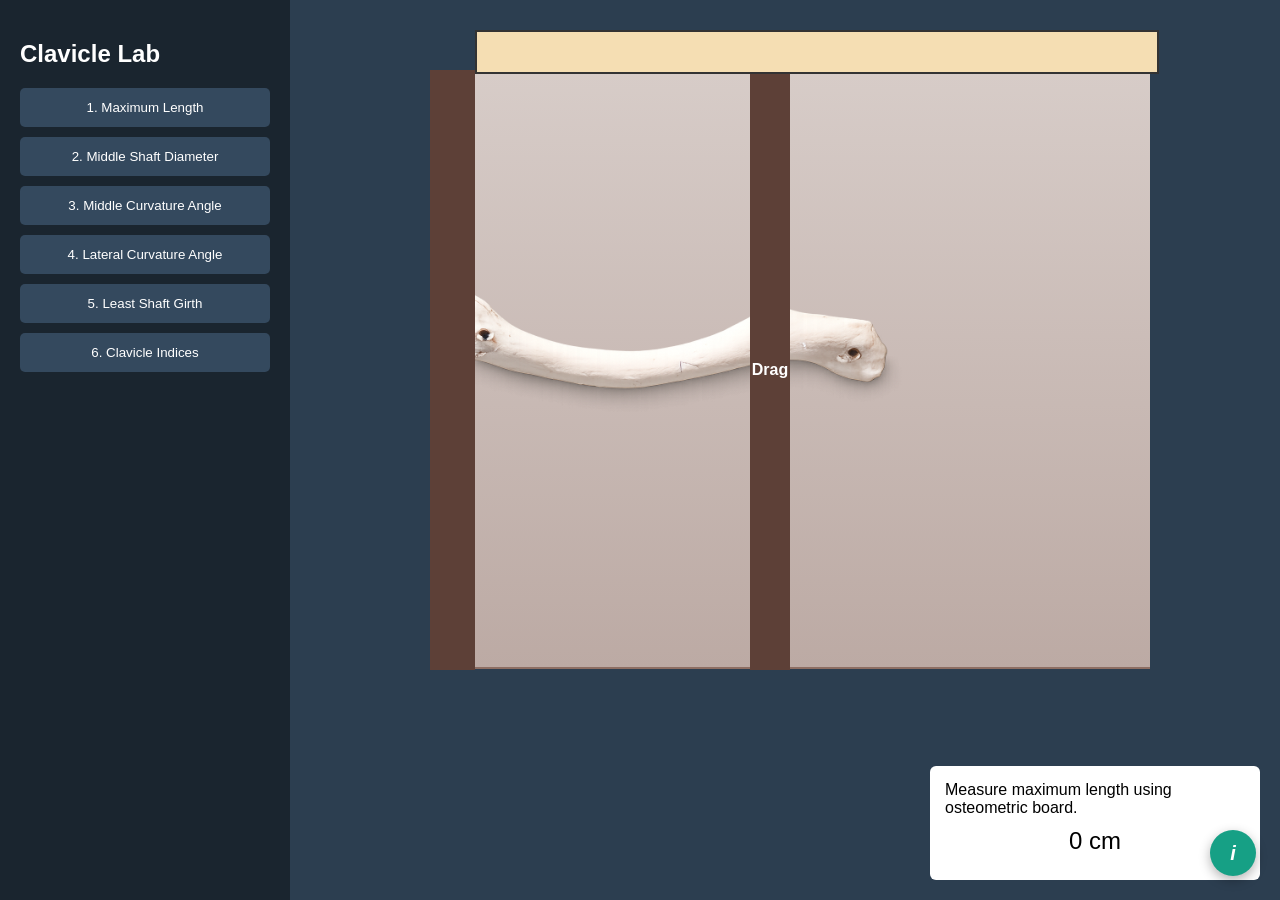
==== commit 15dd085e: "Added Clavicle Lab" ====
--- a/experiment/simulation/index.html
+++ b/experiment/simulation/index.html
@@ -27,8 +27,12 @@
         4. Lateral Curvature Angle
     </button>
 
+    <button class="nav-btn" onclick="setMode('girth', event)">
+        5. Least Shaft Girth
+    </button>
+
     <button class="nav-btn" onclick="setMode('indices', event)">
-        5. Clavicle Indices
+        6. Clavicle Indices
     </button>
 </div>
 
@@ -40,66 +44,287 @@
 
     <!-- Osteometric Board -->
     <div id="tool-board">
-        <div id="fixed-wall" class="board-wall"></div>
-        <div id="movable-wall" class="board-wall">Drag</div>
-    </div>
-
-    <!-- Sliding Calipers -->
+
+    <!-- Measurement Scale -->
+    <div id="scale"></div>
+
+    <!-- Wooden Surface -->
+    <div id="board-surface"></div>
+
+    <!-- Fixed Wall -->
+    <div id="fixed-wall" class="board-wall"></div>
+
+    <!-- Movable Wall -->
+    <div id="movable-wall" class="board-wall">
+        Drag
+    </div>
+</div>
+   <!-- REALISTIC SLIDING CALIPER -->
     <div id="tool-caliper">
-        <div class="caliper-jaw" id="caliper-jaw-1"></div>
-        <div class="caliper-jaw" id="caliper-jaw-2"></div>
-        <div id="caliper-bar"></div>
-    </div>
-
-    <!-- Goniometer -->
-    <div id="tool-goniometer">
-        <div id="goniometer">
-            <div class="gonio-arc"></div>
-            <div class="gonio-center" id="gonio-center"></div>
-            <div class="gonio-arm" id="gonio-arm-1"></div>
-            <div class="gonio-arm" id="gonio-arm-2"></div>
-        </div>
-    </div>
-</div>
+
+        <!-- Main scale -->
+        <div id="caliper-body">
+
+            <!-- fixed jaw -->
+            <div class="jaw fixed-jaw">
+                <div class="jaw-top"></div>
+                <div class="jaw-bottom"></div>
+            </div>
+
+            <!-- ruler -->
+            <div id="caliper-ruler">
+
+                <div class="caliper-scale"></div>
+
+            </div>
+            <!-- movable slider -->
+            <div class="slider" id="caliper-slider">
+
+                <div class="jaw movable-jaw">
+                    <div class="jaw-top"></div>
+                    <div class="jaw-bottom"></div>
+                </div>
+
+                <div class="slider-body"></div>
+
+            </div>
+
+        </div>
+
+    </div>
+
+    <!-- REALISTIC GONIOMETER -->
+ <div id="tool-goniometer">
+
+    <div id="goniometer">
+
+        <div id="gonio-protractor">
+
+            <div id="gonio-scale"></div>
+
+        </div>
+
+        <div class="gonio-center" id="gonio-center"></div>
+
+        <div class="gonio-arm fixed-arm" id="gonio-arm-1"></div>
+
+        <div class="gonio-arm movable-arm" id="gonio-arm-2"></div>
+
+    </div>
+
+</div>
+
+    <!-- REALISTIC MEASURING TAPE (Least Shaft Girth) -->
+    <div id="tool-tape">
+
+        <!-- fixed "wrap point" pin held against the narrowest part of the shaft -->
+        <div id="tape-anchor"></div>
+
+        <!-- tape band that stretches out from the anchor -->
+        <div id="tape-band"></div>
+
+        <!-- draggable metal end-tab you pull to size the loop -->
+        <div id="tape-end">
+            <div class="tape-tab">&#8596;</div>
+        </div>
+
+    </div>
 
 <!-- clavicle indices section -->
-<div id="tool-clavicle-indices" style="display:none; padding:20px;">
-
-<h3>Enter Measured Values to Calculate Clavicle Indices</h3>
-
-<label>Maximum Length (cm)</label>
-<input type="number" id="ans_length" step="0.01"><br><br>
-
-<label>Middle Shaft Diameter (cm)</label>
-<input type="number" id="ans_mid_dia" step="0.01"><br><br>
-
-<label>Least Shaft Girth (cm)</label>
-<input type="number" id="ans_least_girth" step="0.01"><br><br>
-
-<label>Caliber Index</label>
-<input type="number" id="ans_caliber" step="0.01"><br><br>
-
-<label>Robusticity Index</label>
-<input type="number" id="ans_robust" step="0.01"><br><br>
-
-<button onclick="checkIndices()">Check Result</button>
-
-<div id="IndexFeedback" style="margin-top:20px;"></div>
-
-</div>
-
-
+<!-- ================= CLAVICLE INDICES ================= -->
+<div id="tool-clavicle-indices">
+
+    <h2>Clavicle Indices Calculator</h2>
+
+    <!-- ===================================== -->
+    <!-- Caliber Index -->
+    <!-- ===================================== -->
+
+    <div class="index-block">
+
+        <h3>Caliber Index (Shaft Thickness vs Length)</h3>
+
+        <div class="formula-title">
+            Formula:
+            <span class="formula-text">
+                Middle Shaft Diameter × 100 / Maximum Clavicle Length
+            </span>
+        </div>
+
+        <div class="formula">
+
+            <div class="fraction">
+
+                <span class="top">
+
+                    <input type="number"
+                           id="caliber_num"
+                           placeholder="____"
+                           step="0.01">
+
+                    × 100
+
+                </span>
+
+                <span class="bottom">
+
+                    <input type="number"
+                           id="caliber_den"
+                           placeholder="____"
+                           step="0.01">
+
+                </span>
+
+            </div>
+
+            =
+
+            <input type="text"
+                   id="ans_caliber"
+                   readonly>
+
+        </div>
+
+    </div>
+
+    <!-- ===================================== -->
+    <!-- Robusticity Index -->
+    <!-- ===================================== -->
+
+    <div class="index-block">
+
+        <h3>Robusticity Index</h3>
+
+        <div class="formula-title">
+            Formula:
+            <span class="formula-text">
+                Least Shaft Girth × 100 / Maximum Clavicle Length
+            </span>
+        </div>
+
+        <div class="formula">
+
+            <div class="fraction">
+
+                <span class="top">
+
+                    <input type="number"
+                           id="robust_num"
+                           placeholder="____"
+                           step="0.01">
+
+                    × 100
+
+                </span>
+
+                <span class="bottom">
+
+                    <input type="number"
+                           id="robust_den"
+                           placeholder="____"
+                           step="0.01">
+
+                </span>
+
+            </div>
+
+            =
+
+            <input type="text"
+                   id="ans_robust"
+                   readonly>
+
+        </div>
+
+    </div>
+   
+    <div id="IndexFeedback" style="margin-top:20px;"></div>
+
+</div>
 
 <div id="controls">
     <div id="instruction"></div>
     <div class="display-box">
         <span id="readout">0</span> <span id="unit">mm</span>
     </div>
-    <button class="btn-check" onclick="checkMeasurement()">Check Result</button>
+    <!-- <button class="btn-check" onclick="checkMeasurement()">Check Result</button> -->
     <div id="feedback"></div>
 </div>
-
-<script src="js/clavicle.js"></script>
+<!-- ================= HELP / INFO BUTTON ================= -->
+<button id="info-btn" onclick="document.getElementById('tool-help').classList.add('open')">i</button>
+
+<div id="tool-help">
+    <div id="tool-help-panel">
+        <button id="tool-help-close" onclick="document.getElementById('tool-help').classList.remove('open')">&times;</button>
+
+        <h2>How to Use This Lab</h2>
+
+        <div class="help-section">
+            <h3>General Rules</h3>
+            <ul>
+                <li>Select a measurement from the sidebar first — the correct tool loads automatically, and the instruction line above the display box tells you exactly what to measure for that mode.</li>
+                <li>Each measurement page just shows a live reading as you move the tool — there's no correctness check here. Read the value and <strong>note it down</strong>; you'll need it later.</li>
+                <li>The bone is <strong>locked in place</strong> during most measurements so it can't shift mid-reading. Double-click it to unlock/re-lock if a mode allows repositioning.</li>
+                <li>Take measurements in the order the sidebar lists them — the final Indices step needs the values you recorded from every earlier step.</li>
+                <li>Green/red feedback only appears on the <strong>Indices</strong> page, once you enter your recorded values into the formula boxes there.</li>
+            </ul>
+        </div>
+
+        <div class="help-section">
+            <h3>Osteometric Board <span class="tag">Length measurements</span></h3>
+            <ol>
+                <li>Lay the bone flat against the board with the end you're measuring from touching the <strong>fixed wall</strong>.</li>
+                <li>Drag the <strong>movable wall</strong> until it just touches the far end point of the bone for that measurement (no gap, no overlap).</li>
+                <li>Read the value from the scale or display box and note it down.</li>
+            </ol>
+        </div>
+
+        <div class="help-section">
+            <h3>Sliding Caliper <span class="tag">Width / diameter measurements</span></h3>
+            <ol>
+                <li>Drag the caliper body so the <strong>fixed jaw</strong> touches one side of the point you're measuring.</li>
+                <li>Drag the <strong>movable slider</strong> until the moving jaw just touches the opposite side, along the axis named in the instruction line (e.g. transverse or vertical).</li>
+                <li>Read the value and note it down.</li>
+            </ol>
+            <div class="note">The jaws should just contact the bone surface — don't compress it, and don't leave a gap.</div>
+        </div>
+
+        <div class="help-section">
+            <h3>Tape <span class="tag">Curved / circumference measurements</span></h3>
+            <ol>
+                <li>The tape stays fixed in place — <strong>drag the bone</strong> so the point you're measuring lines up with the tape, not the other way round.</li>
+                <li>Position the bone so the tape sits exactly along the curve or distance named in the instruction line.</li>
+                <li>Read the value and note it down.</li>
+            </ol>
+        </div>
+
+        <div class="help-section">
+            <h3>Goniometer <span class="tag">Angle measurements</span></h3>
+            <ol>
+                <li>Drag the goniometer so its center pivot lines up with the joint or point named in the instruction line.</li>
+                <li>Align the <strong>fixed arm</strong> along the first reference axis (usually the shaft).</li>
+                <li>Drag the <strong>movable arm</strong> along the second reference axis until it matches the angle you're measuring.</li>
+                <li>Read the angle in degrees and note it down.</li>
+            </ol>
+        </div>
+
+        <div class="help-section">
+            <h3>Indices / Calculations <span class="tag">Only page with feedback</span></h3>
+            <ol>
+                <li>Open the Indices page once you've recorded all the raw measurements it needs.</li>
+                <li>Enter your recorded values into each formula box — the result calculates as you type.</li>
+                <li>Each answer box turns <strong style="color:green;">green</strong> automatically if correct, <strong style="color:red;">red</strong> if not. Adjust your input values until every box is green.</li>
+            </ol>
+        </div>
+
+    </div>
+</div>
+<!-- ================= JAVASCRIPT ================= -->
+<script src="js/fumer_head.js"></script>
 
 </body>
 </html>
+<script src="js/clavicle.js"></script>
+
+</body>
+</html>
--- a/experiment/simulation/css/clavicle.css
+++ b/experiment/simulation/css/clavicle.css
@@ -3,13 +3,13 @@
     font-family: Arial, sans-serif;
     display: flex;
     height: 100vh;
-    background: #ffffff;
+    background: #cac2c2;
 }
 
 /* Sidebar */
 #sidebar {
     width: 250px;
-    background: #2c3e50;
+    background: #1a252f;
     color: white;
     padding: 20px;
 }
@@ -34,49 +34,112 @@
 #workspace {
     flex: 1;
     position: relative;
-    background: #ffffff;
+    background: #2c3e50;
 }
 
 /* Bone Image */
 #bone {
-    position: absolute;
+
+    position: absolute;
+
+    width: 650px;
+
     height: auto;
-    max-width: 45%;
+
+    left: 120px;
+    top: 200px;
+
+    z-index: 1;
+
+    pointer-events: auto;
+
+    cursor: grab;
+
+    user-select: none;
+
+    transition: none;
+}
+
+/* =========================
+   OSTEOMETRIC BOARD
+========================= */
+
+#tool-board {
+    position: absolute;
+    width: 1100px;
+    height: 700px;
+    left: 40px;
+    top: 20px;
+}
+
+/* vertical walls */
+.board-wall {
+
+    position: absolute;
+
+    top: 50px;
+
+    height: 600px;
+
+    background: #5d4037;
+
+    z-index: 3;
+}
+
+/* fixed wall */
+#fixed-wall {
+
+    width: 45px;
+
     left: 100px;
-    top: 250px;
-    pointer-events: none;
-
-    transition:
-        transform 0.6s ease,
-        left 0.6s ease,
-        top 0.6s ease;
-}
-
-/* ==============================
-   Osteometric Board
-============================== */
-.board-wall {
-    position: absolute;
+}
+
+/* movable wall */
+#movable-wall {
+
+    width: 40px;
+
+    left: 600px;
+
+    cursor: col-resize;
+
+    color: white;
+
+    display: flex;
+
+    align-items: center;
+
+    justify-content: center;
+
+    font-weight: bold;
+}
+
+/* wooden surface */
+#board-surface {
+
+    position: absolute;
+
     top: 50px;
-    height: 600px;
-    background: #5d4037;
-}
-
-#fixed-wall {
-    width: 45px;
-    left: 100px;
-}
-
-#movable-wall {
-    width: 40px;
-    left: 600px;
-    cursor: col-resize;
-    color: white;
-    display: flex;
-    align-items: center;
-    justify-content: center;
-}
-
+
+    left: 120px;
+
+    width: 700px;
+
+    height: 595px;
+
+    background:
+        linear-gradient(
+            to bottom,
+            #d7ccc8,
+            #bcaaa4
+        );
+
+    border-top: 2px solid #8d6e63;
+
+    border-bottom: 2px solid #8d6e63;
+
+    z-index: 0;
+}
 /* ==============================
    Tools Hidden By Default
 ============================== */
@@ -85,93 +148,422 @@
 #tool-goniometer {
     display: none;
 }
-
-/* ==============================
-   Sliding Calipers
-============================== */
-.caliper-jaw {
-    position: absolute;
-    width: 10px;
-    height: 150px;
-    background: red;
-    top: 200px;
-    transition: none;
+/* =========================
+   REALISTIC CALIPER
+========================= */
+
+#tool-caliper {
+    position: absolute;
+    width: 900px;
+    height: 220px;
+    left: 120px;
+    top: 180px;
+    
+}
+
+/* Main body */
+#caliper-body {
+    position: relative;
+    width: 700px;
+    height: 120px;
+}
+
+/* Metal ruler */
+#caliper-ruler {
+    position: absolute;
+    top: 58px;
+    left: 60px;
+    width: 560px;
+    height: 8px;
+    background: linear-gradient(
+        to bottom,
+        #dcdcdc,
+        #9e9e9e
+    );
+    border: 1px solid #555;
+}
+
+/* Fixed jaw */
+.fixed-jaw {
+    position: absolute;
+    left: 40px;
+    top: 10px;
+}
+
+/* Movable slider */
+.slider {
+    position: absolute;
+    left: 350px;
+    top: 0;
+    width: 80px;
+    height: 120px;
     cursor: ew-resize;
 }
 
-#caliper-jaw-1 { left: 300px; }
-#caliper-jaw-2 { left: 500px; }
-
-#caliper-bar {
-    position: absolute;
-    height: 4px;
+/* Slider body */
+.slider-body {
+    position: absolute;
+    top: 20px;
+    left: 20px;
+    width: 35px;
+    height: 80px;
+    background: linear-gradient(
+        to bottom,
+        #cfcfcf,
+        #8c8c8c
+    );
+
+    border: 2px solid #555;
+    border-radius: 6px;
+}
+
+/* Jaws */
+.jaw {
+    position: absolute;
+    width: 40px;
+    height: 100px;
+}
+
+/* upper jaw */
+.jaw-top {
+    position: absolute;
+    width: 12px;
+    height: 45px;
+    background: #c0c0c0;
+    border: 2px solid #555;
+    left: 0;
+    top: 0;
+}
+
+/* lower jaw */
+.jaw-bottom {
+    position: absolute;
+    width: 12px;
+    height: 55px;
+    background: #c0c0c0;
+    border: 2px solid #555;
+    left: 0;
+    bottom: 0;
+}
+
+/* movable jaw position */
+.movable-jaw {
+    position: absolute;
+    left: 0;
+    top: 10px;
+}
+
+/* ruler markings */
+#caliper-ruler::before {
+    content: "";
+    position: absolute;
+    inset: 0;
+
+    background-image:
+        repeating-linear-gradient(
+            to right,
+
+            /* empty */
+            transparent 0px,
+            transparent 9px,
+
+            /* tick */
+            black 9px,
+            black 10px
+        );
+}
+/* =========================
+   CALIPER SCALE MARKINGS
+========================= */
+
+.caliper-scale {
+    position: absolute;
+    width: 100%;
+    height: 100%;
+}
+
+/* ticks */
+.cal-tick {
+    position: absolute;
+    bottom: 0;
+    width: 1px;
     background: black;
-    top: 270px;
-}
-
-/* ==============================
-   Measuring Tape (Optional for Girth)
-============================== */
-#tape-ring {
-    position: absolute;
-    width: 120px;
-    height: 40px;
-    border: 3px dashed orange;
+}
+
+/* small tick */
+.cal-tick.small {
+    height: 10px;
+}
+
+/* medium tick */
+.cal-tick.medium {
+    height: 16px;
+}
+
+/* large tick */
+.cal-tick.large {
+    height: 24px;
+    width: 2px;
+}
+
+/* labels */
+.cal-label {
+    position: absolute;
+    top: -18px;
+    font-size: 11px;
+    color: black;
+    font-weight: bold;
+}
+
+/* =========================
+   REALISTIC MEASURING TAPE
+   (used for shaft girth)
+   -- same design as the Femur/Humerus labs, for consistency --
+========================= */
+
+#tool-tape {
+    position: absolute;
+    left: 0;
+    top: 0;
+    width: 100%;
+    height: 100%;
+    z-index: 20;
+    pointer-events: none; /* only the child elements themselves are interactive */
+}
+
+#tool-tape > * {
+    pointer-events: auto;
+}
+
+/* the fixed "wrap point" pin on the shaft */
+#tape-anchor {
+    position: absolute;
+    width: 14px;
+    height: 14px;
+    margin-left: -7px;
+    margin-top: -7px;
+    background: radial-gradient(circle at 35% 35%, #666, #111);
+    border: 2px solid #000;
     border-radius: 50%;
+    z-index: 22;
+    box-shadow: 0 2px 4px rgba(0,0,0,0.4);
+}
+
+/* the tape band that stretches out from the anchor */
+#tape-band {
+    position: absolute;
+    height: 26px;
+    width: 0px;
+    background: linear-gradient(to bottom, #ffe680 0%, #f5c518 50%, #e0ac00 100%);
+    border-top: 1px solid #b38f00;
+    border-bottom: 1px solid #b38f00;
+    box-shadow: 0 3px 6px rgba(0,0,0,0.35);
+    z-index: 21;
+    overflow: hidden;
+}
+
+/* tick marks printed on the tape, like a real cloth tape */
+#tape-band::before {
+    content: "";
+    position: absolute;
+    inset: 0;
+    background-image: repeating-linear-gradient(
+        to right,
+        transparent 0px,
+        transparent 15px,
+        #333 15px,
+        #333 16px
+    );
+}
+
+#tape-band::after {
+    content: "cm";
+    position: absolute;
+    left: 4px;
+    top: 3px;
+    font-size: 9px;
+    font-weight: bold;
+    color: #4a3900;
+}
+
+/* the draggable metal end-tab you pull to size the loop */
+#tape-end {
+    position: absolute;
+    width: 22px;
+    height: 34px;
+    margin-top: -4px;
+    cursor: ew-resize;
+    z-index: 23;
+}
+
+.tape-tab {
+    width: 22px;
+    height: 34px;
+    background: linear-gradient(to bottom, #eaeaea, #999);
+    border: 2px solid #555;
+    border-radius: 4px;
+    display: flex;
+    align-items: center;
+    justify-content: center;
+    font-size: 12px;
+    font-weight: bold;
+    color: #333;
+    box-shadow: 0 2px 4px rgba(0,0,0,0.35);
+}
+
+/* =========================
+   REALISTIC GONIOMETER
+========================= */
+
+#tool-goniometer {
+    position: absolute;
+    width: 500px;
+    height: 500px;
+    display: none;
+    z-index: 30;
+}
+
+#goniometer {
+    position: absolute;
+
+    width: 180px;
+    height: 180px;
+
+    left: 320px;
+    top: 180px;
+
     cursor: move;
 }
 
-#tape-label {
-    position: absolute;
-    top: -25px;
-    left: 20px;
-    background: orange;
-    color: white;
-    padding: 2px 6px;
-}
-
-/* ==============================
-   Goniometer
-============================== */
-#goniometer {
-    position: absolute;
-    width: 200px;
-    height: 200px;
-    cursor: move;
-}
-
+/* semicircle body */
+#gonio-protractor {
+
+    position: absolute;
+
+    width: 180px;
+    height: 180px;
+
+    border-radius: 50%;
+
+    border: 3px solid rgba(80,80,80,0.8);
+
+    background:
+        radial-gradient(
+            circle,
+            rgba(255,255,255,0.18),
+            rgba(255,255,255,0.05)
+        );
+
+    backdrop-filter: blur(1px);
+
+    box-shadow:
+        inset 0 0 15px rgba(255,255,255,0.25),
+        0 4px 10px rgba(0,0,0,0.25);
+
+    overflow: hidden;
+}
+/* scale container */
+#gonio-scale {
+    position: absolute;
+    width: 100%;
+    height: 100%;
+}
+
+/* center pivot */
 .gonio-center {
-    position: absolute;
-    width: 20px;
-    height: 20px;
-    background: black;
+
+    position: absolute;
+
+    width: 18px;
+    height: 18px;
+
+    background: #111;
+
     border-radius: 50%;
-    top: 90px;
+
+    left: 80px;
+    top: 80px;
+
+    z-index: 50;
+}
+
+/* arms */
+.gonio-arm {
+
+    position: absolute;
+
+    width: 140px;
+    height: 6px;
+
     left: 90px;
-    cursor: move;
-}
-
-.gonio-arm {
-    position: absolute;
-    width: 150px;
-    height: 4px;
-    background: purple;
-    top: 98px;
-    left: 100px;
+    top: 87px;
+
+    border-radius: 4px;
+
+    background:
+        linear-gradient(
+            to bottom,
+            #d9d9d9,
+            #8c8c8c
+        );
+
+    border: 1px solid #555;
+
     transform-origin: left center;
-    cursor: pointer;
-}
-
-.gonio-arc {
-    position: absolute;
-    width: 100px;
-    height: 100px;
-    border: 2px solid rgba(0,0,0,0.3);
-    border-radius: 50%;
-    top: 50px;
-    left: 50px;
-}
-
+
+    z-index: 40;
+}
+
+/* fixed arm */
+.fixed-arm {
+    transform: rotate(0deg);
+}
+
+/* movable arm */
+.movable-arm {
+    transform: rotate(45deg);
+    cursor: grab;
+}
+
+/* prevent selection */
+#gonio-scale div {
+    user-select: none;
+}
+/* =========================
+   GONIOMETER SCALE TICKS
+========================= */
+
+.gonio-tick {
+
+    position: absolute;
+
+    width: 2px;
+
+    background: rgba(0,0,0,0.75);
+
+    transform-origin: center bottom;
+
+    z-index: 5;
+}
+
+/* degree labels */
+
+.gonio-label {
+
+    position: absolute;
+
+    font-size: 10px;
+
+    color: #111;
+
+    font-weight: bold;
+
+    transform: translate(-50%, -50%);
+
+    z-index: 6;
+
+    pointer-events: none;
+}
 /* ==============================
    Controls Panel
 ============================== */
@@ -215,3 +607,413 @@
     box-shadow: 0 0 20px rgba(0,0,0,0.2);
     width: 400px;
 }
+/* =========================
+   SCALE
+========================= */
+
+#scale {
+
+    position: absolute;
+
+    top: 10px;
+
+    left: 145px;
+
+    width: 680px;
+
+    height: 40px;
+
+    background: #f5deb3;
+
+    border: 2px solid #333;
+
+    z-index: 5;
+}
+
+/* ticks */
+.tick {
+
+    position: absolute;
+
+    bottom: 0;
+
+    width: 1px;
+
+    background: black;
+}
+
+/* small tick */
+.tick.small {
+    height: 10px;
+}
+
+/* medium tick */
+.tick.medium {
+    height: 20px;
+}
+
+/* large tick */
+.tick.large {
+    height: 30px;
+    width: 2px;
+}
+
+/* labels */
+.tick-label {
+
+    position: absolute;
+
+    bottom: -20px;
+
+    font-size: 12px;
+
+    font-weight: bold;
+}
+/* =========================
+   LAYER INDEXING
+========================= */
+
+/* board surface */
+#board-surface {
+    z-index: 0;
+}
+
+/* bone image */
+#bone {
+    z-index: 1;
+}
+
+/* osteometric walls */
+.board-wall {
+    z-index: 3;
+}
+
+/* scale */
+#scale {
+    z-index: 5;
+}
+
+/* caliper tool */
+#tool-caliper {
+    z-index: 20;
+}
+
+/* caliper parts */
+#caliper-body,
+#caliper-slider,
+#caliper-ruler,
+.slider-body,
+.jaw {
+    z-index: 25;
+}
+
+/* goniometer */
+#tool-goniometer {
+    z-index: 3;
+}
+
+/* controls panel */
+#controls {
+    z-index: 3;
+}
+
+/* indices popup */
+#tool-clavicle-indices {
+    z-index: 3;
+}
+/* =========================
+   LAYER FIXES
+========================= */
+
+
+#bone {
+    z-index: 1;
+}
+
+#tool-caliper {
+    z-index: 20;
+}
+
+#caliper-body,
+#caliper-slider,
+#caliper-ruler,
+.slider-body,
+.jaw {
+    z-index: 25;
+}
+
+#tool-goniometer {
+    z-index: 20;
+}
+
+#tool-tape {
+    z-index: 25;
+}
+
+#controls {
+    z-index: 50;
+}
+
+#tool-indices {
+    z-index: 100;
+}
+/* =========================
+   FEMUR INDICES STYLING
+========================= */
+
+#tool-clavicle-indices {
+
+    display: none;
+
+    position: absolute;
+
+    top: 50%;
+    left: 50%;
+
+    transform: translate(-50%, -50%);
+
+    width: 700px;
+    max-height: 85vh;
+
+    overflow-y: auto;
+
+    background: #ffffff;
+
+    padding: 25px;
+
+    border-radius: 12px;
+
+    box-shadow: 0 0 25px rgba(0,0,0,0.25);
+
+    z-index: 100;
+}
+
+#tool-clavicle-indices h2 {
+
+    margin-top: 0;
+
+    text-align: center;
+
+    color: #2c3e50;
+}
+
+.index-block {
+
+    margin-bottom: 25px;
+
+    padding: 15px;
+
+    border-radius: 10px;
+
+    background: #f7f7f7;
+
+    border: 1px solid #ddd;
+}
+
+.index-block h3 {
+
+    margin-top: 0;
+
+    font-size: 18px;
+
+    color: #34495e;
+}
+.formula-title {
+
+    margin-bottom: 12px;
+
+    padding: 10px 14px;
+
+    background: #eef3f7;
+
+    border-left: 5px solid #16a085;
+
+    border-radius: 6px;
+
+    font-size: 15px;
+
+    font-weight: bold;
+
+    color: #2c3e50;
+}
+
+.formula-text {
+
+    font-weight: normal;
+
+    color: #34495e;
+}
+.formula {
+
+    font-size: 24px;
+
+    display: flex;
+
+    align-items: center;
+
+    gap: 15px;
+
+    flex-wrap: wrap;
+}
+
+.fraction {
+
+    display: inline-block;
+
+    text-align: center;
+
+    vertical-align: middle;
+}
+
+.fraction .top {
+
+    display: block;
+
+    border-bottom: 2px solid black;
+
+    padding: 8px;
+}
+
+.fraction .bottom {
+
+    display: block;
+
+    padding: 8px;
+}
+
+#tool-clavicle-indices input {
+
+    width: 100px;
+
+    padding: 8px;
+
+    font-size: 18px;
+
+    text-align: center;
+
+    border: 1px solid #999;
+
+    border-radius: 6px;
+}
+
+#tool-clavicle-indices input[readonly] {
+
+    background: #ecf0f1;
+
+    font-weight: bold;
+
+    color: #2c3e50;
+}
+/* =========================
+   HELP / INFO BUTTON + MODAL
+========================= */
+
+#info-btn {
+    position: fixed;
+    bottom: 24px;
+    right: 24px;
+    width: 46px;
+    height: 46px;
+    border-radius: 50%;
+    background: #16a085;
+    color: white;
+    border: none;
+    font-size: 20px;
+    font-weight: bold;
+    font-style: italic;
+    cursor: pointer;
+    box-shadow: 0 4px 12px rgba(0,0,0,0.3);
+    z-index: 200;
+}
+#info-btn:hover {
+    background: #138d75;
+}
+
+#tool-help {
+    display: none;
+    position: fixed;
+    inset: 0;
+    background: rgba(0,0,0,0.45);
+    z-index: 150;
+    align-items: center;
+    justify-content: center;
+}
+#tool-help.open {
+    display: flex;
+}
+
+#tool-help-panel {
+    background: #ffffff;
+    width: 760px;
+    max-width: 92vw;
+    max-height: 88vh;
+    overflow-y: auto;
+    border-radius: 12px;
+    padding: 30px 34px;
+    box-shadow: 0 0 25px rgba(0,0,0,0.35);
+    position: relative;
+}
+
+#tool-help-close {
+    position: absolute;
+    top: 16px;
+    right: 18px;
+    background: #eee;
+    border: none;
+    width: 30px;
+    height: 30px;
+    border-radius: 50%;
+    cursor: pointer;
+    font-size: 16px;
+}
+
+#tool-help-panel h2 {
+    margin-top: 0;
+    color: #1a252f;
+    border-bottom: 3px solid #16a085;
+    padding-bottom: 10px;
+}
+
+.help-section {
+    margin-bottom: 22px;
+    padding: 16px 18px;
+    background: #f7f7f7;
+    border: 1px solid #ddd;
+    border-left: 5px solid #16a085;
+    border-radius: 8px;
+}
+.help-section h3 {
+    margin-top: 0;
+    color: #34495e;
+    font-size: 16px;
+}
+.help-section ol,
+.help-section ul {
+    margin: 8px 0 0 0;
+    padding-left: 20px;
+}
+.help-section li {
+    margin-bottom: 6px;
+    line-height: 1.5;
+}
+
+.tag {
+    display: inline-block;
+    font-size: 11px;
+    font-weight: bold;
+    color: white;
+    background: #34495e;
+    padding: 2px 8px;
+    border-radius: 10px;
+    margin-left: 6px;
+    vertical-align: middle;
+}
+
+.note {
+    background: #eef3f7;
+    border-left: 4px solid #2980b9;
+    padding: 8px 12px;
+    border-radius: 6px;
+    font-size: 13px;
+    margin-top: 10px;
+}
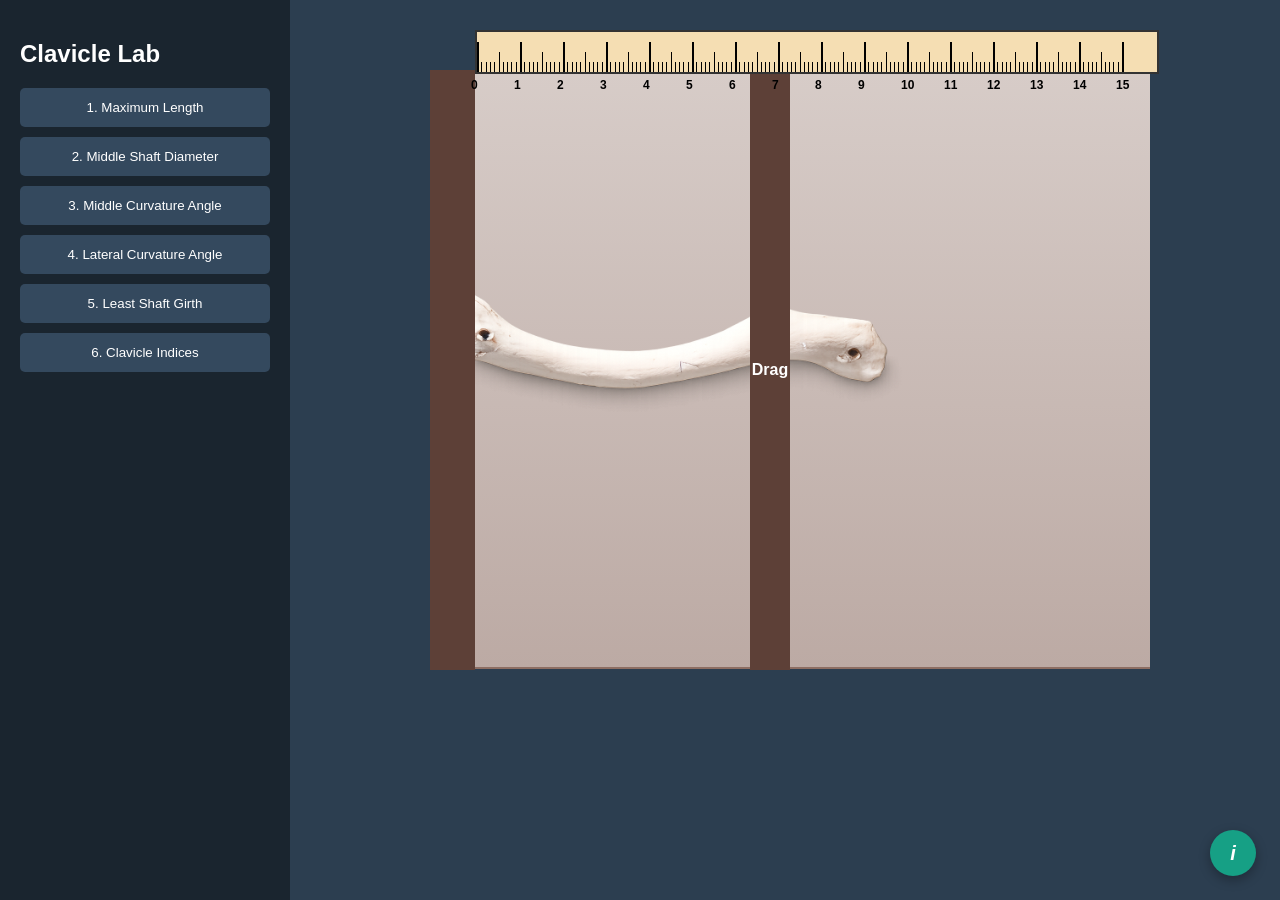
==== commit 732dbc55: "Merge dev into testing and resolve clavicle conflicts" ====
--- a/experiment/simulation/index.html
+++ b/experiment/simulation/index.html
@@ -320,11 +320,6 @@
     </div>
 </div>
 <!-- ================= JAVASCRIPT ================= -->
-<script src="js/fumer_head.js"></script>
-
+<script src="js/clavicle.js"></script>
 </body>
 </html>
-<script src="js/clavicle.js"></script>
-
-</body>
-</html>
--- a/experiment/simulation/css/clavicle.css
+++ b/experiment/simulation/css/clavicle.css
@@ -1016,4 +1016,4 @@
     border-radius: 6px;
     font-size: 13px;
     margin-top: 10px;
-}+}
